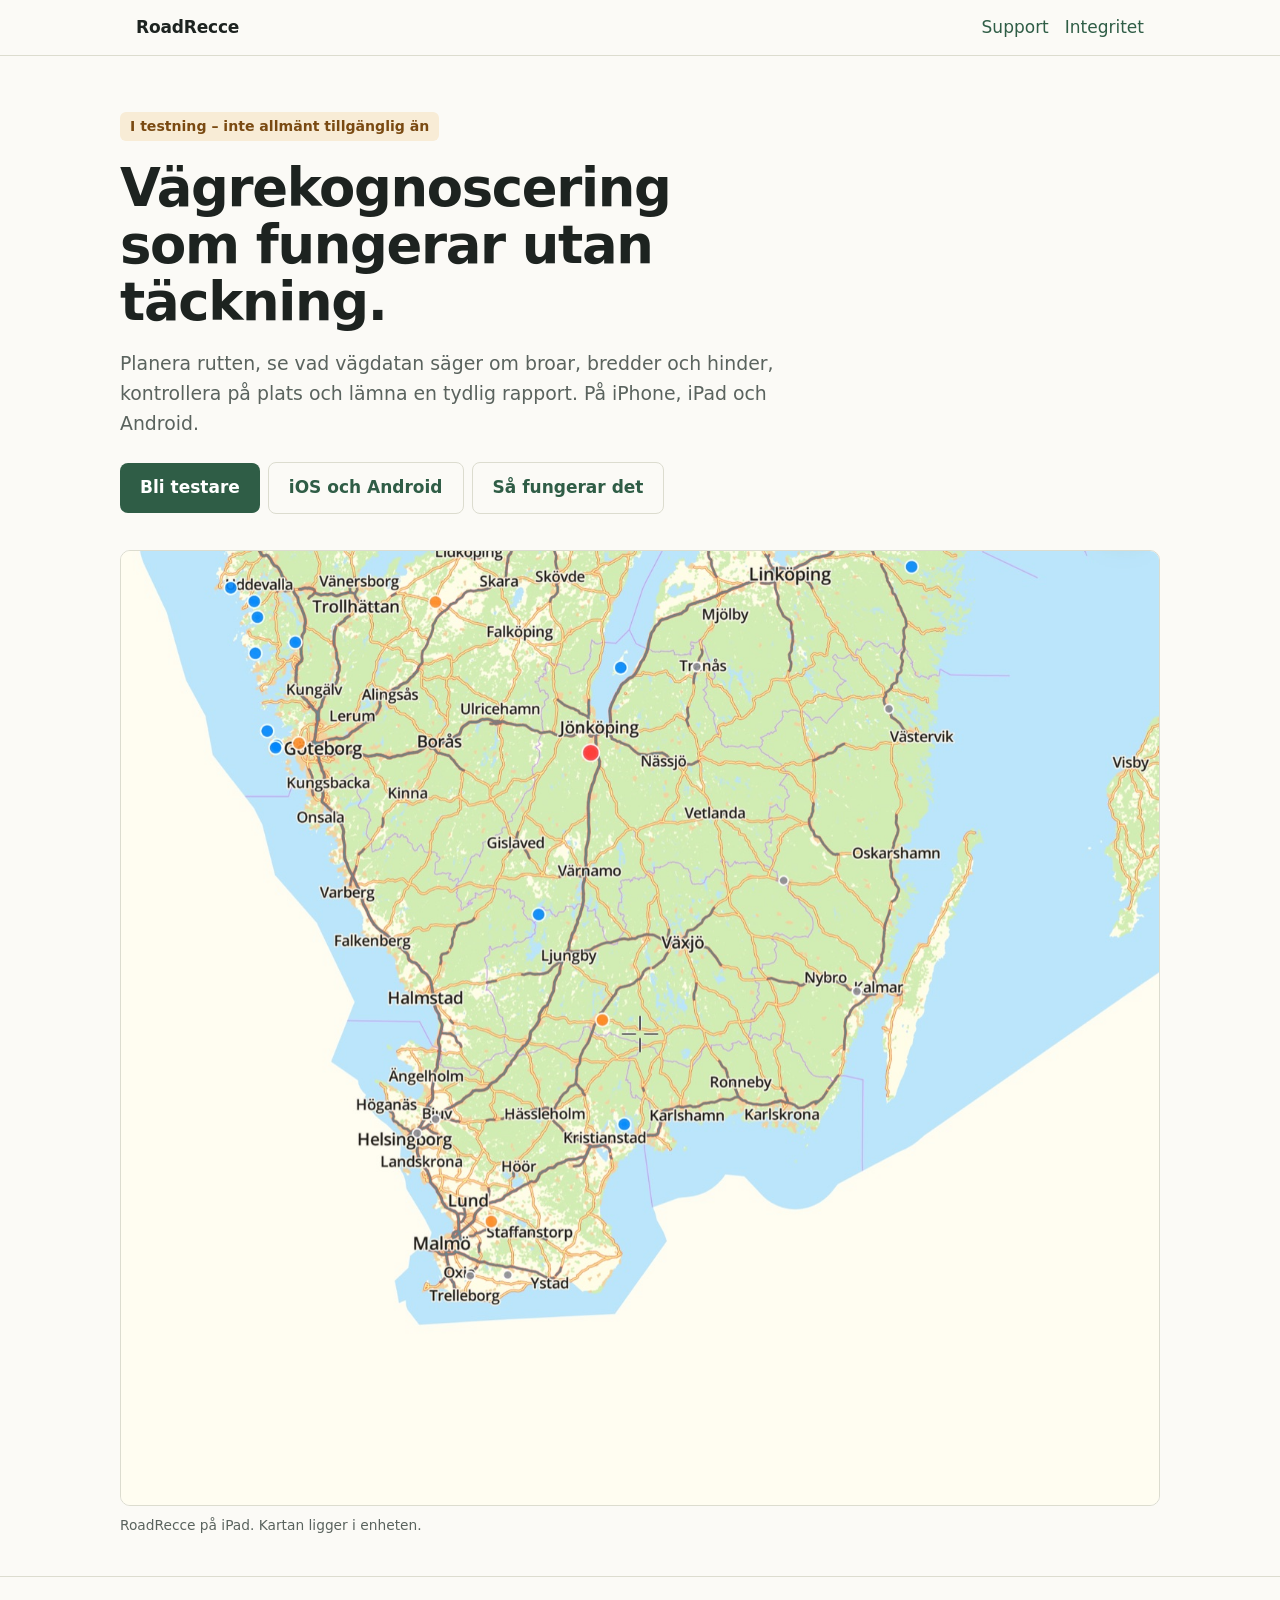
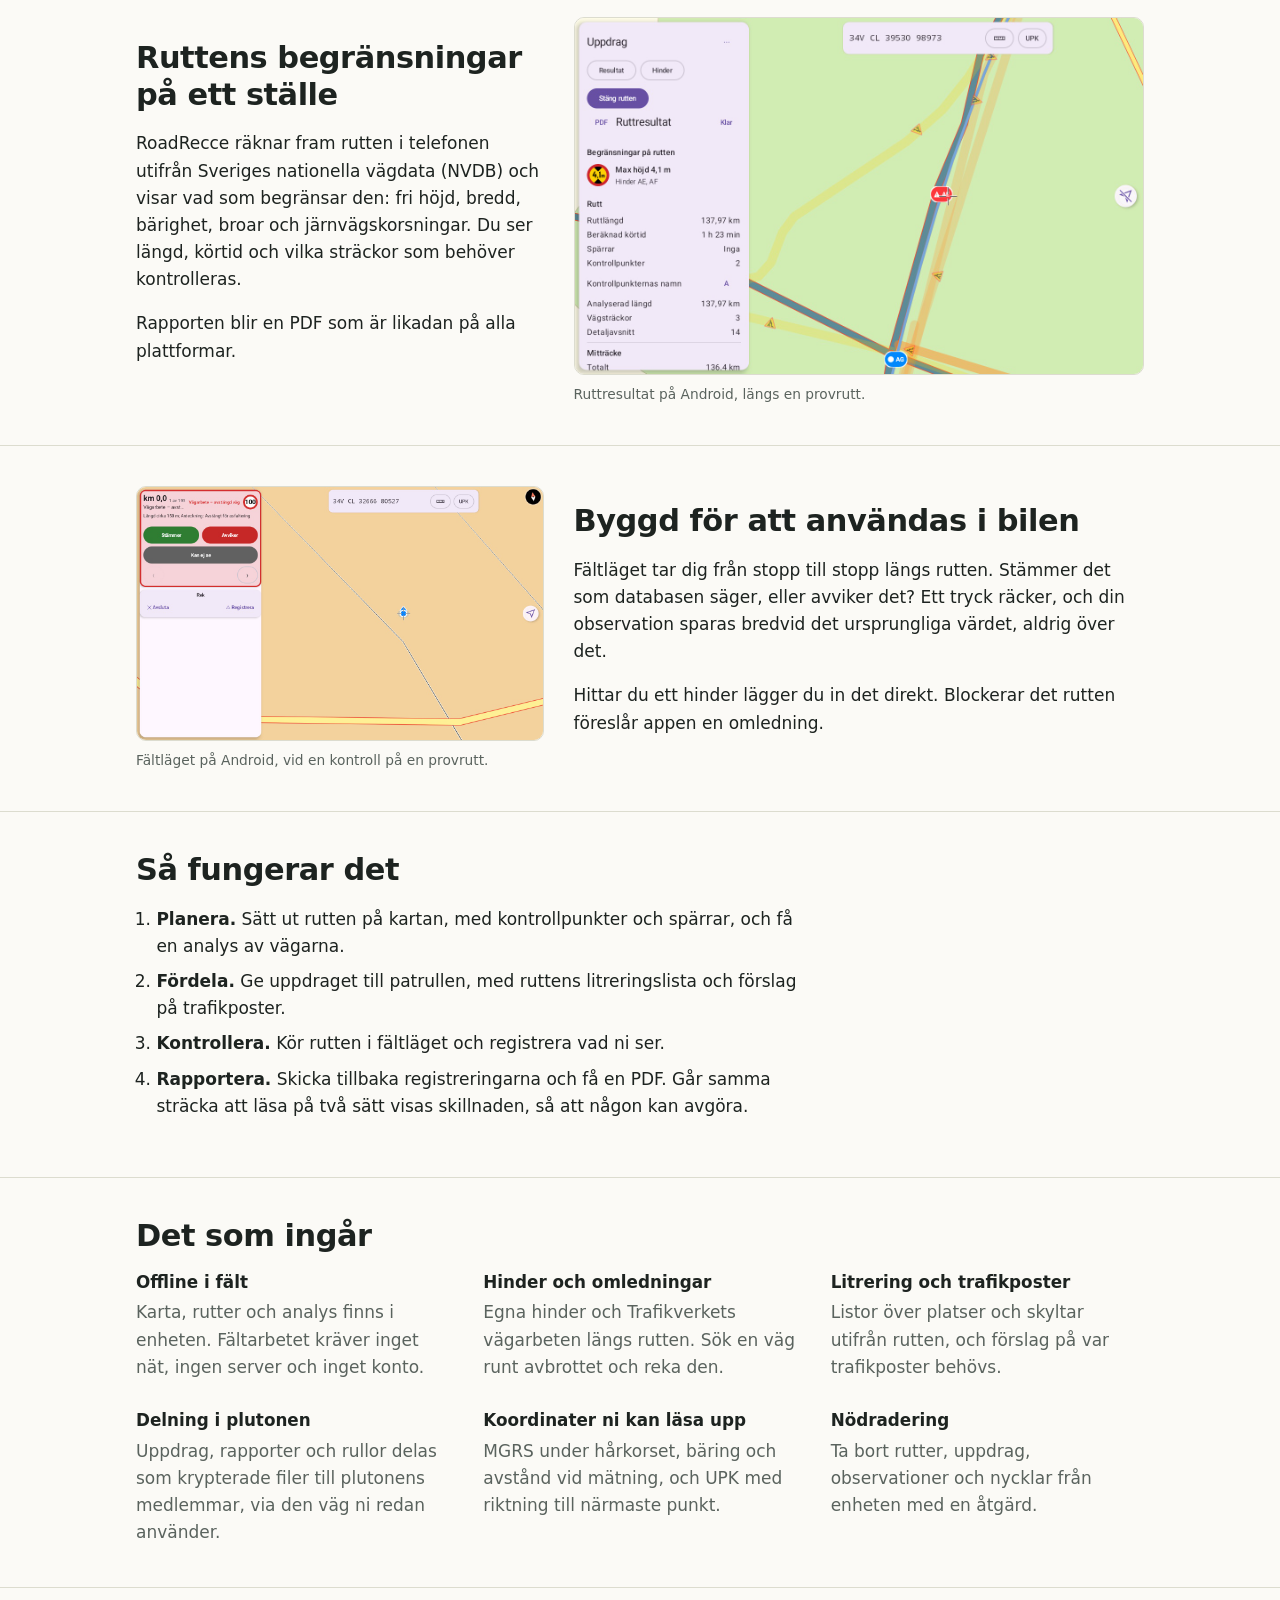
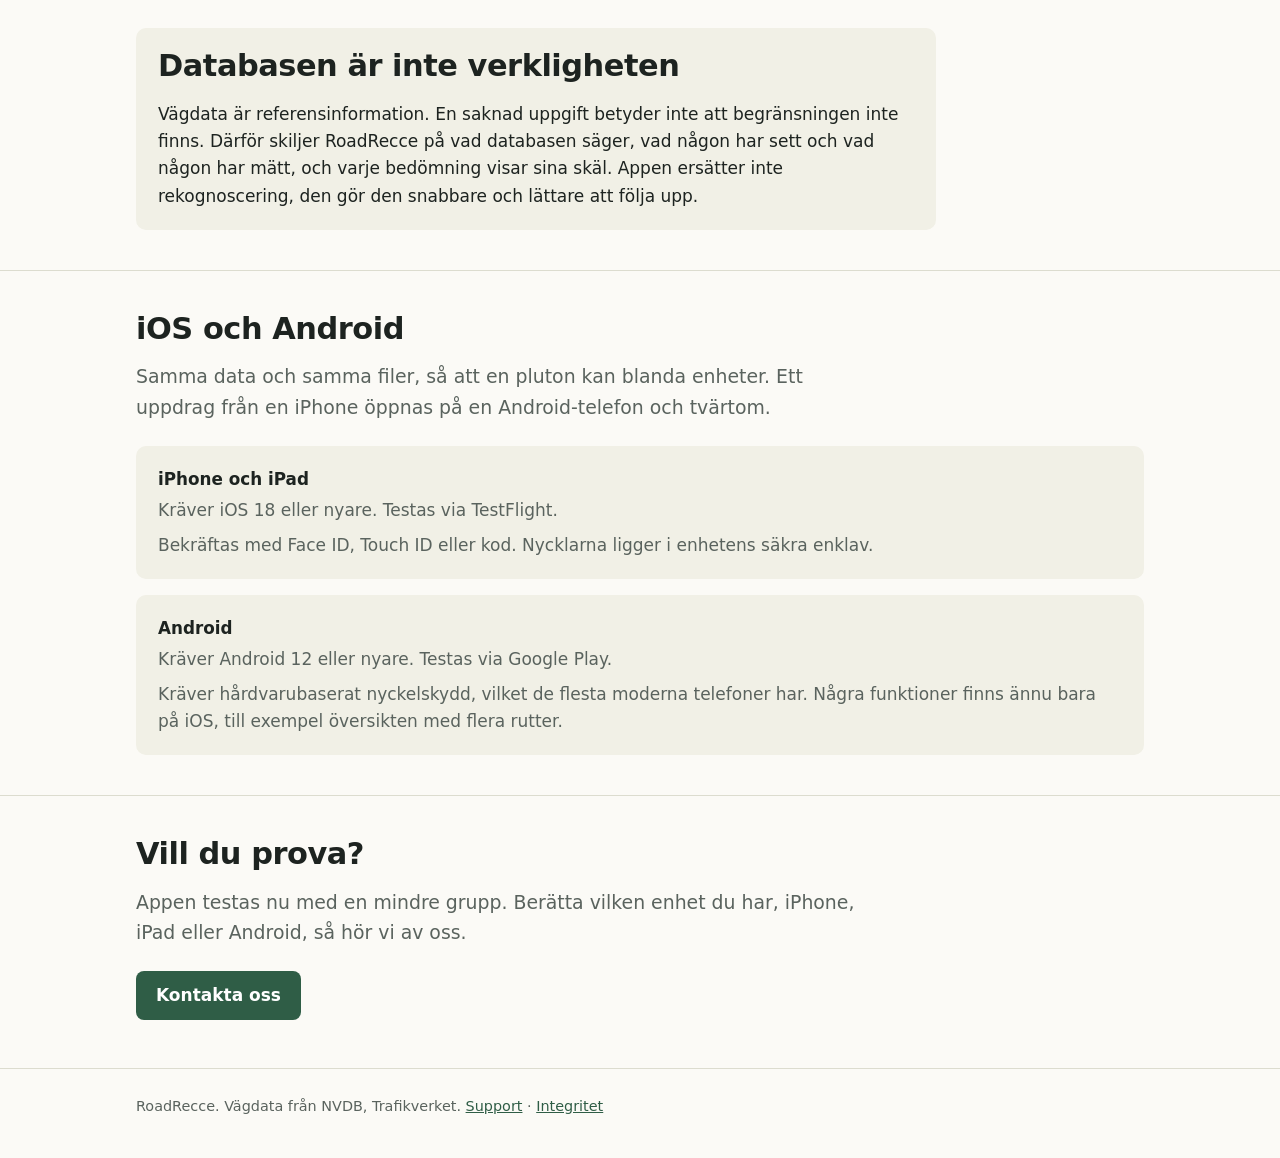
==== index.html @ c4b6bf81 "RoadRecce: first page with support and privacy Co-Authored-By: Claude Opus 5.5 <noreply@anthropic.co" ====
<!doctype html>
<html lang="sv"><head><meta charset="utf-8"><meta name="viewport" content="width=device-width,initial-scale=1">
<title>RoadRecce – vägrekognoscering utan täckning</title>
<meta name="description" content="RoadRecce gör vägrekognoscering digital: planera rutten, se vad vägdatan säger, kontrollera på plats och lämna en tydlig rapport. Fungerar utan uppkoppling.">
<link rel="stylesheet" href="style.css"></head><body>
<header class="top"><div class="wrap"><a class="logo" href="index.html">RoadRecce</a><nav><a href="support.html">Support</a><a href="support.html#integritet">Integritet</a></nav></div></header>
<main>
<div class="wrap hero">
<span class="status">I testning – inte allmänt tillgänglig än</span>
<h1>Vägrekognoscering som fungerar utan täckning.</h1>
<p class="lead">Planera rutten, se vad vägdatan säger om broar, bredder och hinder, kontrollera på plats och lämna en tydlig rapport. På iPhone, iPad och Android.</p>
<a class="btn" href="mailto:roadrecce@omgmedia.se?subject=RoadRecce%20testare">Bli testare</a><a class="btn alt" href="#plattformar">iOS och Android</a><a class="btn alt" href="#sa-fungerar-det">Så fungerar det</a>
<figure class="hero-shot"><img src="img/ios-karta.jpg" alt="RoadRecce på iPad: Södra Sverige på en karta som fungerar utan uppkoppling, med registrerade hinder markerade." width="1400" height="1289"><figcaption>RoadRecce på iPad. Kartan ligger i enheten.</figcaption></figure>
</div>
<section><div class="wrap split">
<div><h2>Ruttens begränsningar på ett ställe</h2><p>RoadRecce räknar fram rutten i telefonen utifrån Sveriges nationella vägdata (NVDB) och visar vad som begränsar den: fri höjd, bredd, bärighet, broar och järnvägskorsningar. Du ser längd, körtid och vilka sträckor som behöver kontrolleras.</p><p>Rapporten blir en PDF som är likadan på alla plattformar.</p></div>
<figure><img src="img/ruttresultat.jpg" width="1280" height="800" alt="Ruttresultat bredvid kartan: maxhöjd 4,1 meter vid två hinder, ruttlängd 138 kilometer." loading="lazy"><figcaption>Ruttresultat på Android, längs en provrutt.</figcaption></figure>
</div></section>
<section><div class="wrap split flip">
<div><h2>Byggd för att användas i bilen</h2><p>Fältläget tar dig från stopp till stopp längs rutten. Stämmer det som databasen säger, eller avviker det? Ett tryck räcker, och din observation sparas bredvid det ursprungliga värdet, aldrig över det.</p><p>Hittar du ett hinder lägger du in det direkt. Blockerar det rutten föreslår appen en omledning.</p></div>
<figure><img src="img/faltlage.jpg" width="1280" height="800" alt="Fältläget: ett kort visar ett vägarbete med knapparna Stämmer, Avviker och Kan ej se över kartan." loading="lazy"><figcaption>Fältläget på Android, vid en kontroll på en provrutt.</figcaption></figure>
</div></section>
<section id="sa-fungerar-det"><div class="wrap"><h2>Så fungerar det</h2>
<ol class="steps"><li><strong>Planera.</strong> Sätt ut rutten på kartan, med kontrollpunkter och spärrar, och få en analys av vägarna.</li><li><strong>Fördela.</strong> Ge uppdraget till patrullen, med ruttens litreringslista och förslag på trafikposter.</li><li><strong>Kontrollera.</strong> Kör rutten i fältläget och registrera vad ni ser.</li><li><strong>Rapportera.</strong> Skicka tillbaka registreringarna och få en PDF. Går samma sträcka att läsa på två sätt visas skillnaden, så att någon kan avgöra.</li></ol>
</div></section>
<section><div class="wrap"><h2>Det som ingår</h2><div class="grid">
<div><h3>Offline i fält</h3><p>Karta, rutter och analys finns i enheten. Fältarbetet kräver inget nät, ingen server och inget konto.</p></div>
<div><h3>Hinder och omledningar</h3><p>Egna hinder och Trafikverkets vägarbeten längs rutten. Sök en väg runt avbrottet och reka den.</p></div>
<div><h3>Litrering och trafikposter</h3><p>Listor över platser och skyltar utifrån rutten, och förslag på var trafikposter behövs.</p></div>
<div><h3>Delning i plutonen</h3><p>Uppdrag, rapporter och rullor delas som krypterade filer till plutonens medlemmar, via den väg ni redan använder.</p></div>
<div><h3>Koordinater ni kan läsa upp</h3><p>MGRS under hårkorset, bäring och avstånd vid mätning, och UPK med riktning till närmaste punkt.</p></div>
<div><h3>Nödradering</h3><p>Ta bort rutter, uppdrag, observationer och nycklar från enheten med en åtgärd.</p></div>
</div></div></section>
<section><div class="wrap"><div class="note"><h2>Databasen är inte verkligheten</h2><p>Vägdata är referensinformation. En saknad uppgift betyder inte att begränsningen inte finns. Därför skiljer RoadRecce på vad databasen säger, vad någon har sett och vad någon har mätt, och varje bedömning visar sina skäl. Appen ersätter inte rekognoscering, den gör den snabbare och lättare att följa upp.</p></div></div></section>
<section id="plattformar"><div class="wrap"><h2>iOS och Android</h2><p class="lead">Samma data och samma filer, så att en pluton kan blanda enheter. Ett uppdrag från en iPhone öppnas på en Android-telefon och tvärtom.</p>
<div class="platforms">
<div class="platform"><h3>iPhone och iPad</h3><p>Kräver iOS 18 eller nyare. Testas via TestFlight.</p><p>Bekräftas med Face ID, Touch ID eller kod. Nycklarna ligger i enhetens säkra enklav.</p></div>
<div class="platform"><h3>Android</h3><p>Kräver Android 12 eller nyare. Testas via Google Play.</p><p>Kräver hårdvarubaserat nyckelskydd, vilket de flesta moderna telefoner har. Några funktioner finns ännu bara på iOS, till exempel översikten med flera rutter.</p></div>
</div></div></section>
<section><div class="wrap"><h2>Vill du prova?</h2><p class="lead">Appen testas nu med en mindre grupp. Berätta vilken enhet du har, iPhone, iPad eller Android, så hör vi av oss.</p><a class="btn" href="mailto:roadrecce@omgmedia.se?subject=RoadRecce%20testare">Kontakta oss</a></div></section>
</main>
<footer><div class="wrap">RoadRecce. Vägdata från NVDB, Trafikverket. <a href="support.html">Support</a> · <a href="support.html#integritet">Integritet</a></div></footer>
</body></html>
---- style.css ----
:root{--bg:#fbfaf6;--ink:#1d2320;--muted:#5a635e;--line:#dcdccf;--panel:#f1f0e6;--brand:#2f5d46;--brand-ink:#fff;--warn:#7a4a12;--warn-bg:#f8ecd6}
@media (prefers-color-scheme:dark){:root{--bg:#141815;--ink:#eceee8;--muted:#a4aca6;--line:#2e3631;--panel:#1d231f;--brand:#7fc29c;--brand-ink:#10231a;--warn:#f0c98b;--warn-bg:#33291a}}
*{box-sizing:border-box}html{-webkit-text-size-adjust:100%}
body{margin:0;background:var(--bg);color:var(--ink);font:17px/1.6 system-ui,-apple-system,"Segoe UI",Roboto,sans-serif}
a{color:var(--brand)}img{max-width:100%;height:auto;display:block;border-radius:10px;border:1px solid var(--line)}
.wrap{max-width:1040px;margin:0 auto;padding:0 16px}
header.top{border-bottom:1px solid var(--line)}header.top .wrap{display:flex;gap:16px;align-items:center;justify-content:space-between;padding-top:14px;padding-bottom:14px}
.logo{font-weight:700;letter-spacing:-.01em;text-decoration:none;color:var(--ink)}nav a{margin-left:16px;text-decoration:none}
h1{font-size:clamp(2rem,6vw,3.3rem);line-height:1.08;letter-spacing:-.025em;margin:0 0 18px;max-width:17ch}
h2{font-size:clamp(1.4rem,3.4vw,1.9rem);line-height:1.2;letter-spacing:-.015em;margin:0 0 14px}h3{font-size:1.05rem;margin:0 0 4px}
.hero{padding:56px 0 40px}.lead{font-size:1.18rem;color:var(--muted);max-width:60ch;margin:0 0 24px}
.status{display:inline-block;background:var(--warn-bg);color:var(--warn);border-radius:6px;padding:3px 10px;font-size:.88rem;font-weight:600;margin-bottom:18px}
.btn{display:inline-block;background:var(--brand);color:var(--brand-ink);padding:11px 20px;border-radius:8px;text-decoration:none;font-weight:600;margin:0 8px 8px 0}.btn.alt{background:none;color:var(--brand);border:1px solid var(--line)}
section{padding:40px 0;border-top:1px solid var(--line)}
.grid{display:grid;gap:26px 34px;grid-template-columns:repeat(auto-fit,minmax(270px,1fr))}.grid p{margin:0;color:var(--muted)}
.split{display:grid;gap:30px;align-items:center;grid-template-columns:1fr}@media (min-width:820px){.split{grid-template-columns:5fr 7fr}.split.flip>:first-child{order:2}}
figure{margin:0}figcaption{font-size:.86rem;color:var(--muted);margin-top:8px}
ol.steps{padding-left:1.2em;max-width:62ch}ol.steps li{margin-bottom:8px}
.note{background:var(--panel);border-radius:10px;padding:20px 22px;max-width:74ch}.note p:last-child{margin-bottom:0}
.prose{max-width:70ch}.prose h2{margin-top:44px}.prose h3{margin-top:24px}
table{border-collapse:collapse;width:100%;font-size:.95rem}th,td{text-align:left;padding:9px 10px 9px 0;border-bottom:1px solid var(--line);vertical-align:top}th{font-weight:600}
.scroll{overflow-x:auto}.todo{background:#ffe08a;color:#3a2a00;padding:0 4px;border-radius:3px}
footer{border-top:1px solid var(--line);padding:26px 0 40px;color:var(--muted);font-size:.9rem}
.platforms{display:grid;gap:16px}.platform{background:var(--panel);border-radius:10px;padding:20px 22px}.platform p{margin:0 0 8px;color:var(--muted)}.platform p:last-child{margin-bottom:0}
.hero-shot{margin-top:28px}
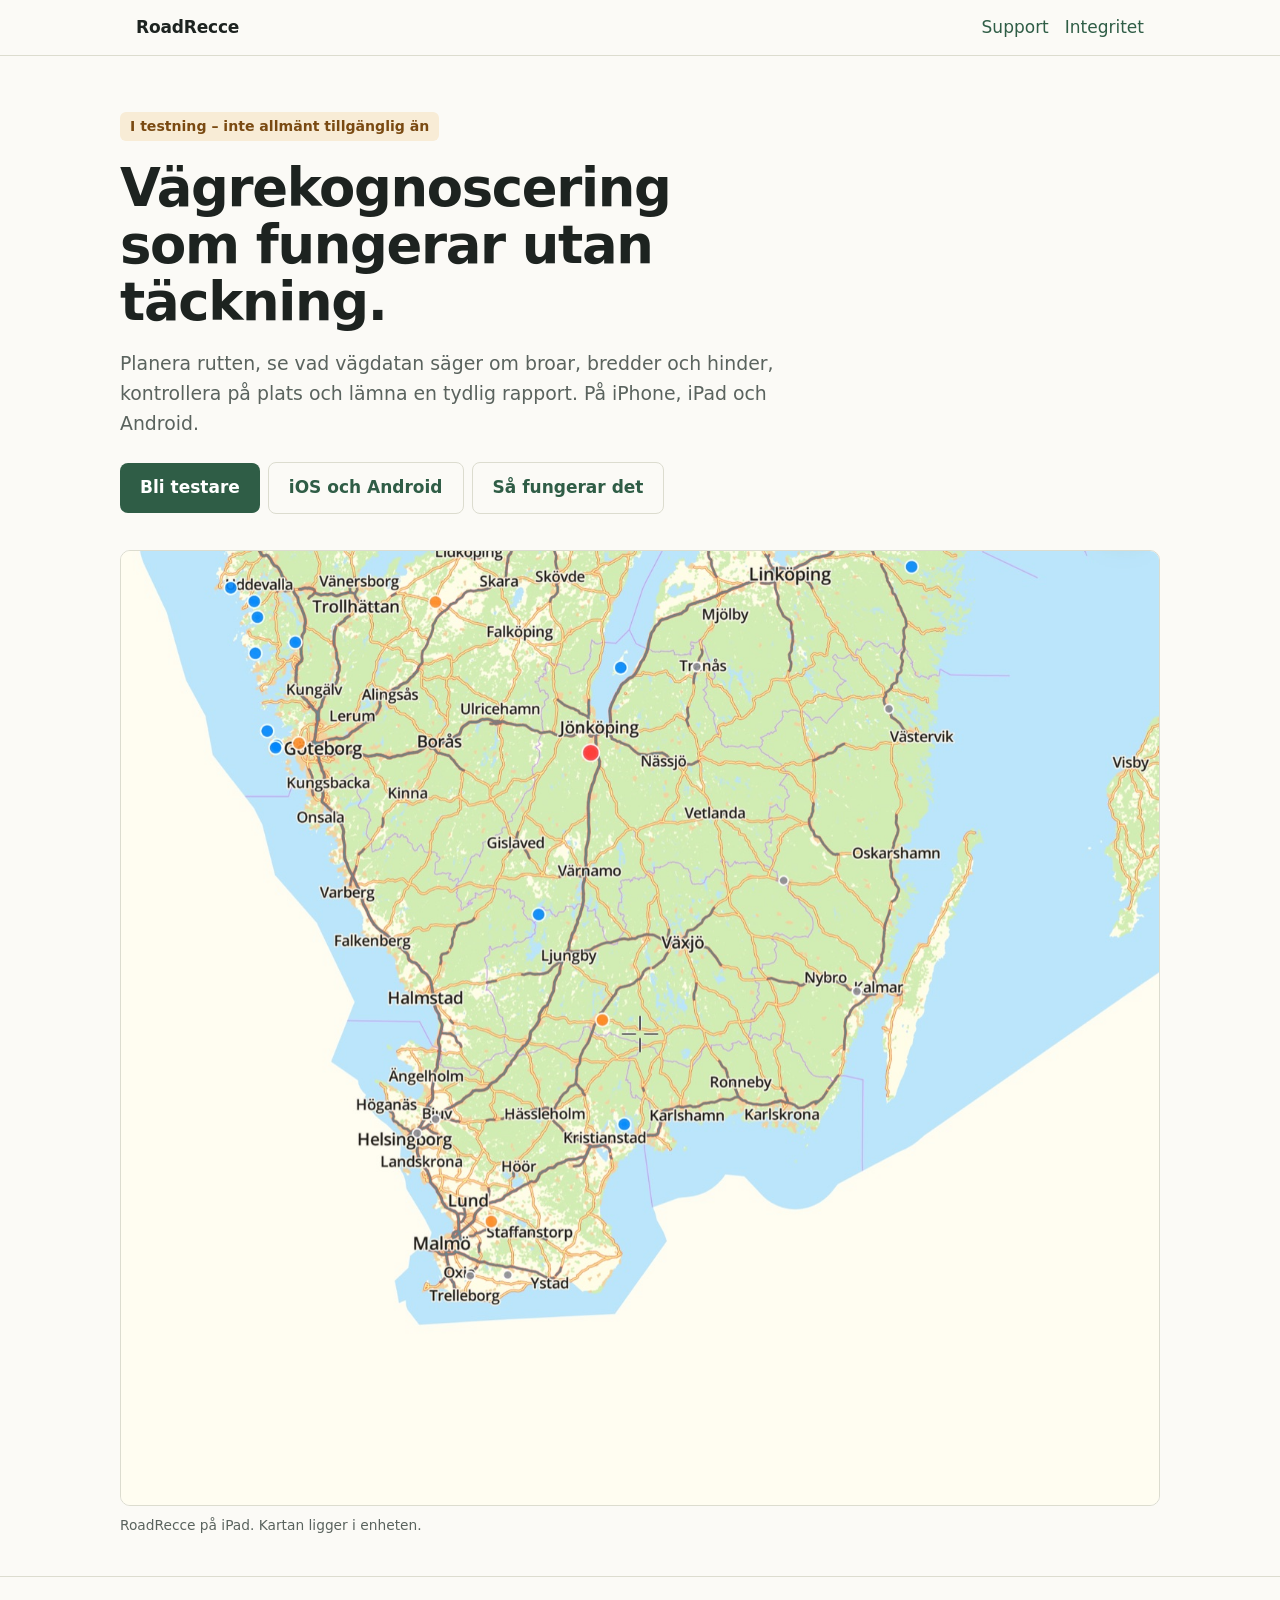
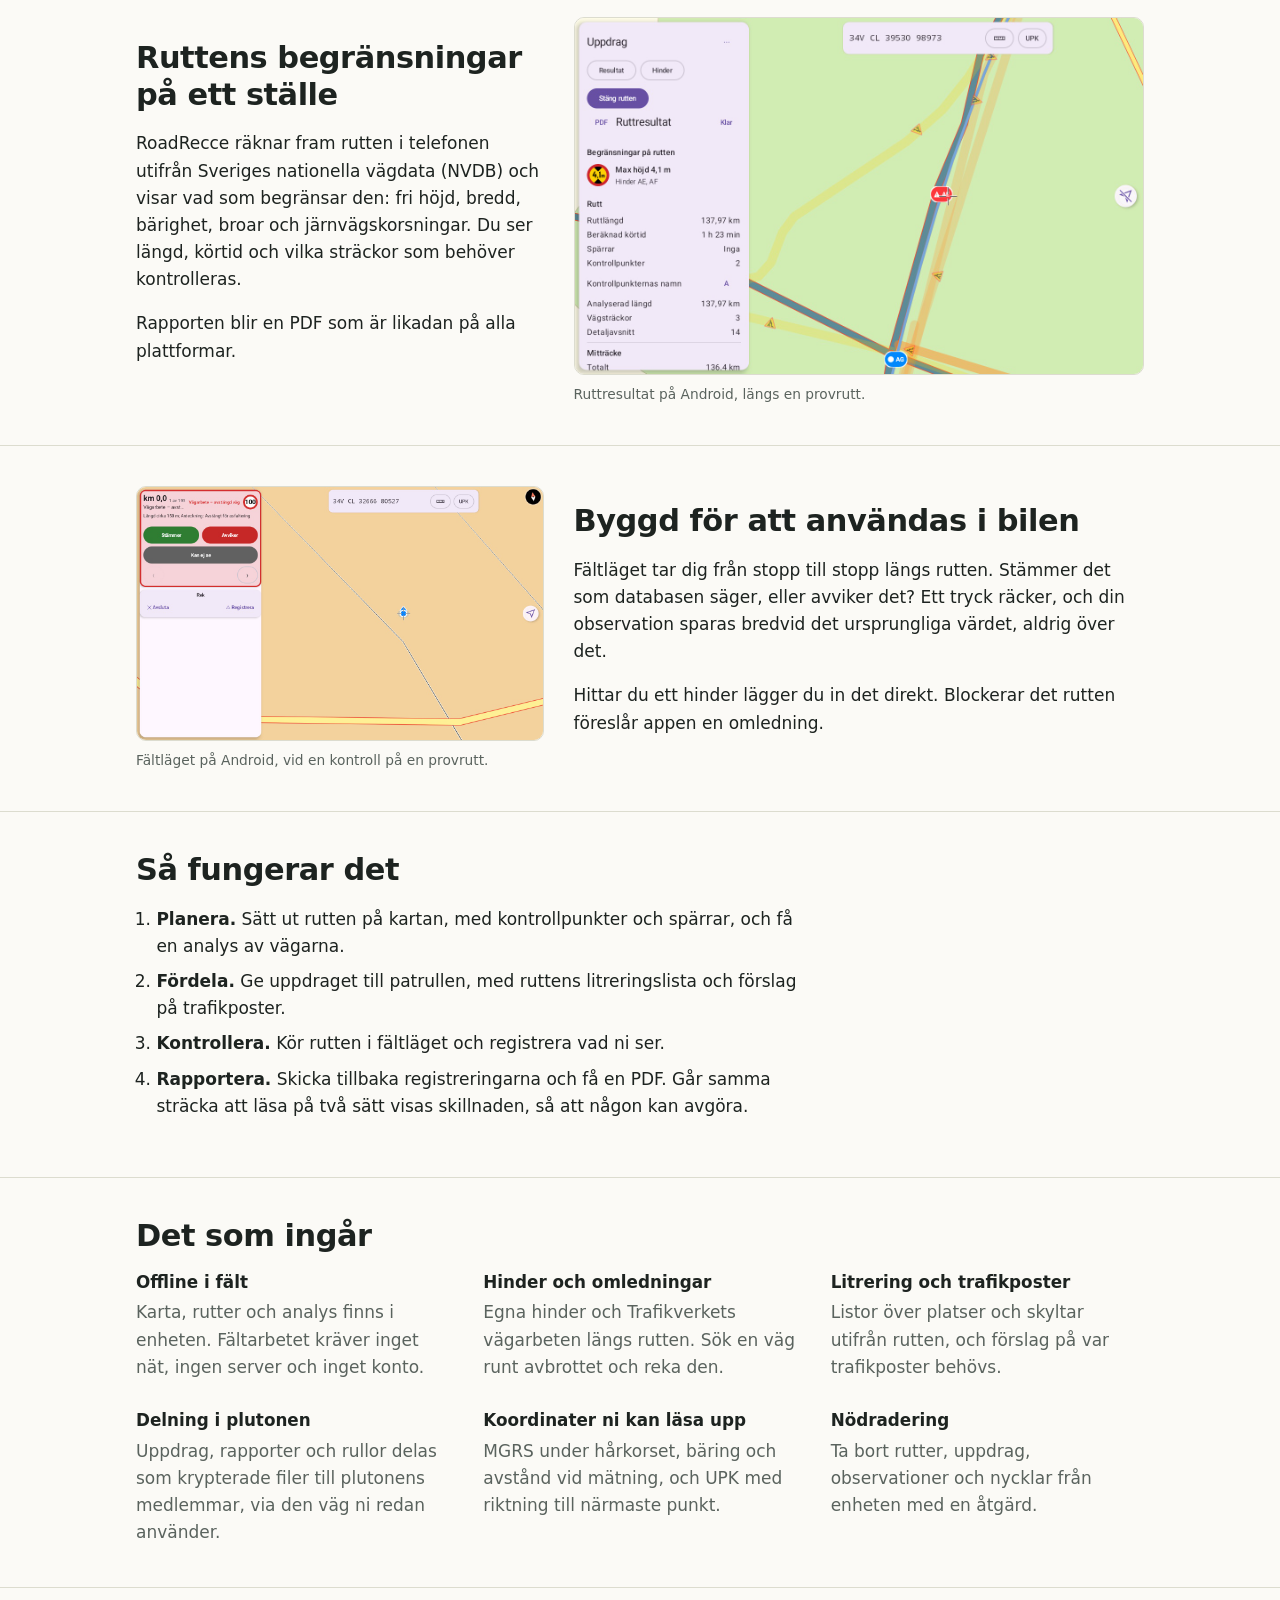
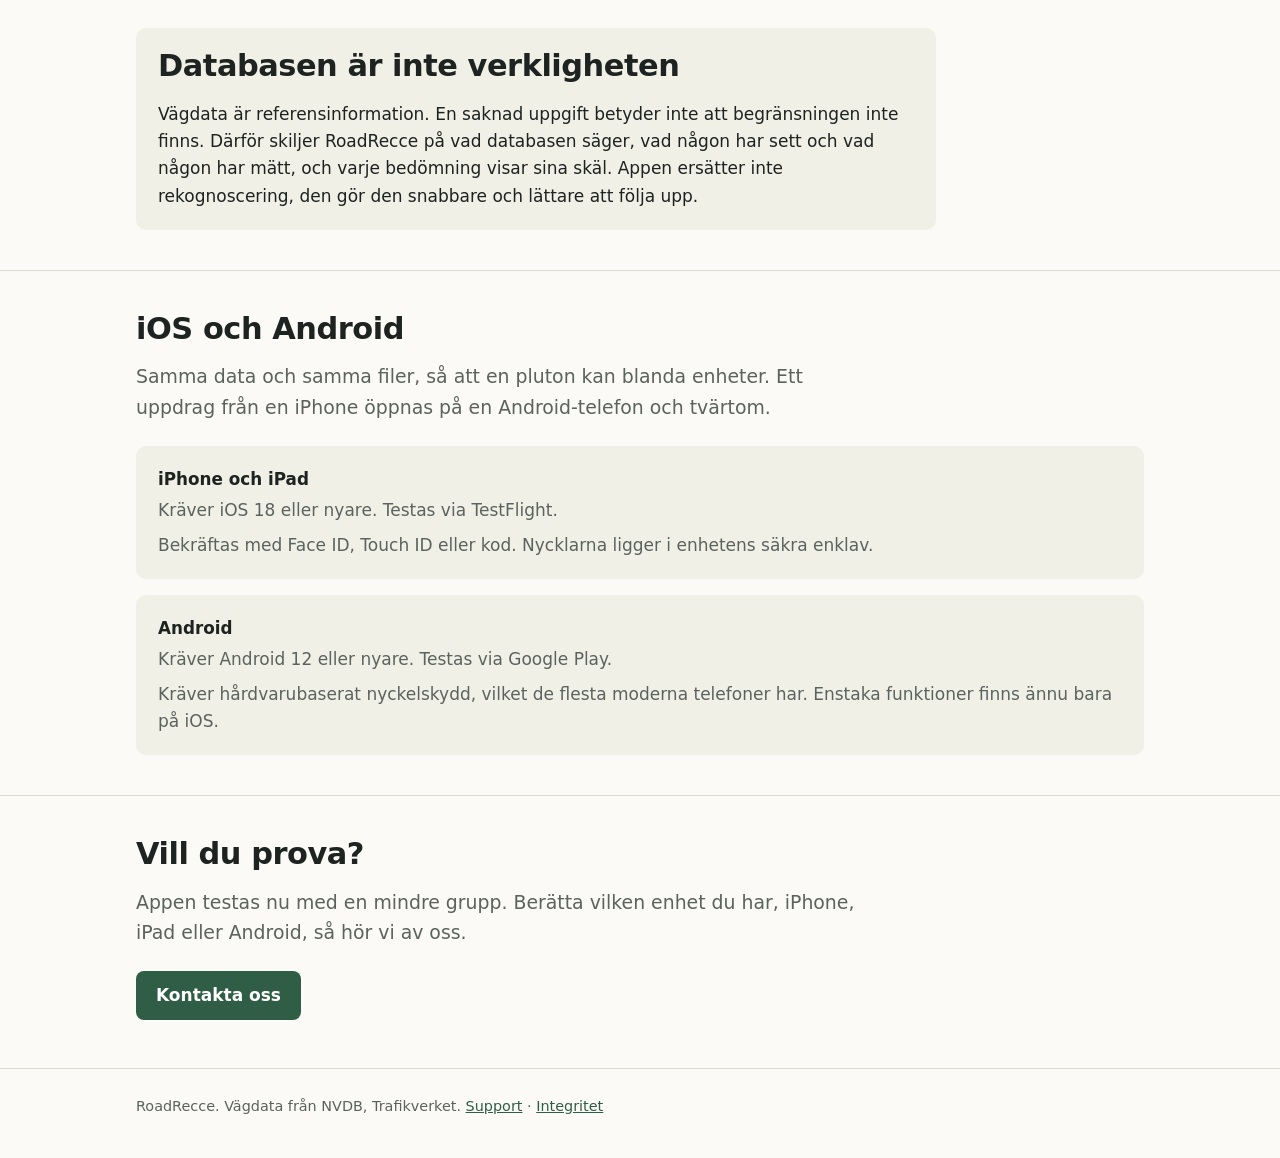
==== commit 3ae84722: "Android now has the route overview Co-Authored-By: Claude Opus 5.5 <noreply@anthropic.com>" ====
--- a/index.html
+++ b/index.html
@@ -35,7 +35,7 @@
 <section id="plattformar"><div class="wrap"><h2>iOS och Android</h2><p class="lead">Samma data och samma filer, så att en pluton kan blanda enheter. Ett uppdrag från en iPhone öppnas på en Android-telefon och tvärtom.</p>
 <div class="platforms">
 <div class="platform"><h3>iPhone och iPad</h3><p>Kräver iOS 18 eller nyare. Testas via TestFlight.</p><p>Bekräftas med Face ID, Touch ID eller kod. Nycklarna ligger i enhetens säkra enklav.</p></div>
-<div class="platform"><h3>Android</h3><p>Kräver Android 12 eller nyare. Testas via Google Play.</p><p>Kräver hårdvarubaserat nyckelskydd, vilket de flesta moderna telefoner har. Några funktioner finns ännu bara på iOS, till exempel översikten med flera rutter.</p></div>
+<div class="platform"><h3>Android</h3><p>Kräver Android 12 eller nyare. Testas via Google Play.</p><p>Kräver hårdvarubaserat nyckelskydd, vilket de flesta moderna telefoner har. Enstaka funktioner finns ännu bara på iOS.</p></div>
 </div></div></section>
 <section><div class="wrap"><h2>Vill du prova?</h2><p class="lead">Appen testas nu med en mindre grupp. Berätta vilken enhet du har, iPhone, iPad eller Android, så hör vi av oss.</p><a class="btn" href="mailto:roadrecce@omgmedia.se?subject=RoadRecce%20testare">Kontakta oss</a></div></section>
 </main>
